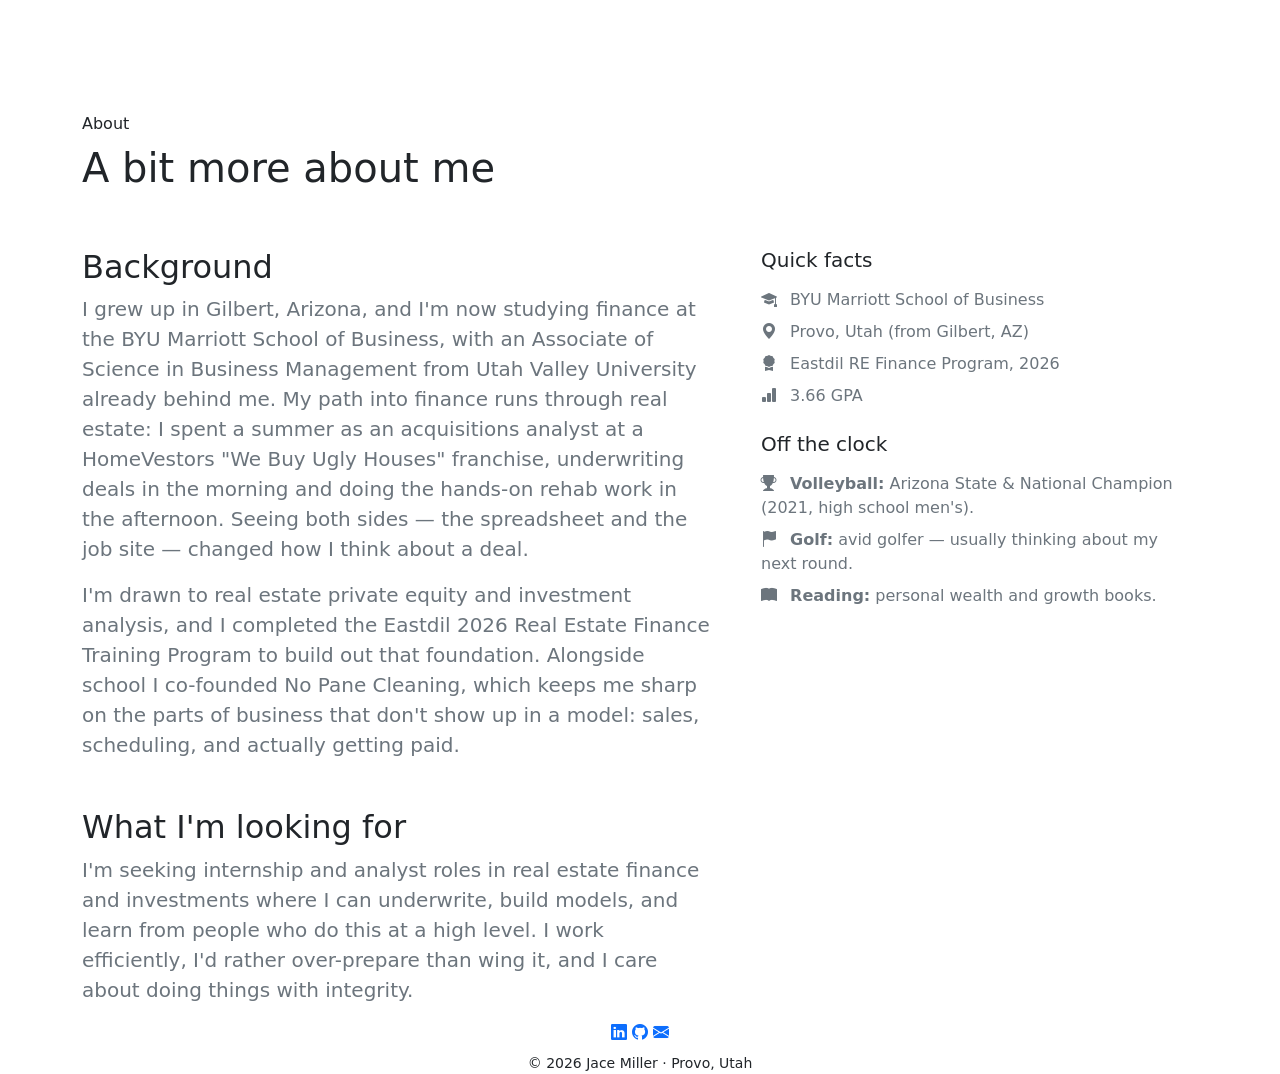
==== about.html @ dab88262 "Add files via upload" ====
<!DOCTYPE html>
<html lang="en">
<head>
  <meta charset="UTF-8" />
  <meta name="viewport" content="width=device-width, initial-scale=1.0" />
  <title>About — Jace Miller</title>
  <meta name="description" content="About Jace Miller — finance student, entrepreneur, and former state and national volleyball champion." />

  <link href="https://cdn.jsdelivr.net/npm/bootstrap@5.3.3/dist/css/bootstrap.min.css" rel="stylesheet" />
  <link rel="stylesheet" href="https://cdn.jsdelivr.net/npm/bootstrap-icons@1.11.3/font/bootstrap-icons.css" />
  <link rel="preconnect" href="https://fonts.googleapis.com" />
  <link rel="preconnect" href="https://fonts.gstatic.com" crossorigin />
  <link href="https://fonts.googleapis.com/css2?family=Fraunces:opsz,wght@9..144,500;9..144,600&family=Inter:wght@400;500;600&display=swap" rel="stylesheet" />
  <link href="css/style.css" rel="stylesheet" />
</head>
<body>

  <nav class="navbar navbar-expand-lg navbar-dark sticky-top">
    <div class="container">
      <a class="navbar-brand" href="index.html">Jace Miller</a>
      <button class="navbar-toggler" type="button" data-bs-toggle="collapse" data-bs-target="#nav">
        <span class="navbar-toggler-icon"></span>
      </button>
      <div class="collapse navbar-collapse" id="nav">
        <ul class="navbar-nav ms-auto">
          <li class="nav-item"><a class="nav-link" href="index.html">Home</a></li>
          <li class="nav-item"><a class="nav-link active" href="about.html">About</a></li>
          <li class="nav-item"><a class="nav-link" href="resume.html">Résumé</a></li>
        </ul>
      </div>
    </div>
  </nav>

  <header class="hero" style="padding:3.5rem 0;">
    <div class="container">
      <p class="eyebrow mb-2" style="color:var(--brass);">About</p>
      <h1 class="mb-0">A bit more about me</h1>
    </div>
  </header>

  <section>
    <div class="container">
      <div class="row g-5">
        <div class="col-lg-7">
          <h2 class="section-title">Background</h2>
          <p class="text-secondary fs-5">
            I grew up in Gilbert, Arizona, and I'm now studying finance at the BYU Marriott
            School of Business, with an Associate of Science in Business Management from Utah
            Valley University already behind me. My path into finance runs through real estate:
            I spent a summer as an acquisitions analyst at a HomeVestors "We Buy Ugly Houses"
            franchise, underwriting deals in the morning and doing the hands-on rehab work in
            the afternoon. Seeing both sides — the spreadsheet and the job site — changed how I
            think about a deal.
          </p>
          <p class="text-secondary fs-5">
            I'm drawn to real estate private equity and investment analysis, and I completed
            the Eastdil 2026 Real Estate Finance Training Program to build out that foundation.
            Alongside school I co-founded No Pane Cleaning, which keeps me sharp on the parts of
            business that don't show up in a model: sales, scheduling, and actually getting paid.
          </p>

          <h2 class="section-title mt-5">What I'm looking for</h2>
          <p class="text-secondary fs-5">
            I'm seeking internship and analyst roles in real estate finance and investments
            where I can underwrite, build models, and learn from people who do this at a high
            level. I work efficiently, I'd rather over-prepare than wing it, and I care about
            doing things with integrity.
          </p>
        </div>

        <div class="col-lg-5">
          <div class="card-soft mb-4">
            <h4 class="h5 mb-3">Quick facts</h4>
            <ul class="list-unstyled mb-0 text-secondary">
              <li class="mb-2"><i class="bi bi-mortarboard-fill text-brass me-2"></i> BYU Marriott School of Business</li>
              <li class="mb-2"><i class="bi bi-geo-alt-fill text-brass me-2"></i> Provo, Utah (from Gilbert, AZ)</li>
              <li class="mb-2"><i class="bi bi-award-fill text-brass me-2"></i> Eastdil RE Finance Program, 2026</li>
              <li class="mb-0"><i class="bi bi-bar-chart-fill text-brass me-2"></i> 3.66 GPA</li>
            </ul>
          </div>

          <div class="card-soft">
            <h4 class="h5 mb-3">Off the clock</h4>
            <p class="text-secondary mb-2">
              <i class="bi bi-trophy-fill text-brass me-2"></i>
              <strong>Volleyball:</strong> Arizona State &amp; National Champion (2021, high school men's).
            </p>
            <p class="text-secondary mb-2">
              <i class="bi bi-flag-fill text-brass me-2"></i>
              <strong>Golf:</strong> avid golfer — usually thinking about my next round.
            </p>
            <p class="text-secondary mb-0">
              <i class="bi bi-book-fill text-brass me-2"></i>
              <strong>Reading:</strong> personal wealth and growth books.
            </p>
          </div>
        </div>
      </div>
    </div>
  </section>

  <footer class="text-center">
    <div class="container">
      <div class="mb-2">
        <a href="https://www.linkedin.com/in/jace-miller-3127393a5" target="_blank" rel="noopener" aria-label="LinkedIn"><i class="bi bi-linkedin"></i></a>
        <a href="https://github.com/jacem1303" target="_blank" rel="noopener" aria-label="GitHub"><i class="bi bi-github"></i></a>
        <a href="mailto:jacem13@byu.edu" aria-label="Email"><i class="bi bi-envelope-fill"></i></a>
      </div>
      <p class="mb-0 small">© 2026 Jace Miller · Provo, Utah</p>
    </div>
  </footer>

  <script src="https://cdn.jsdelivr.net/npm/bootstrap@5.3.3/dist/js/bootstrap.bundle.min.js"></script>
</body>
</html>
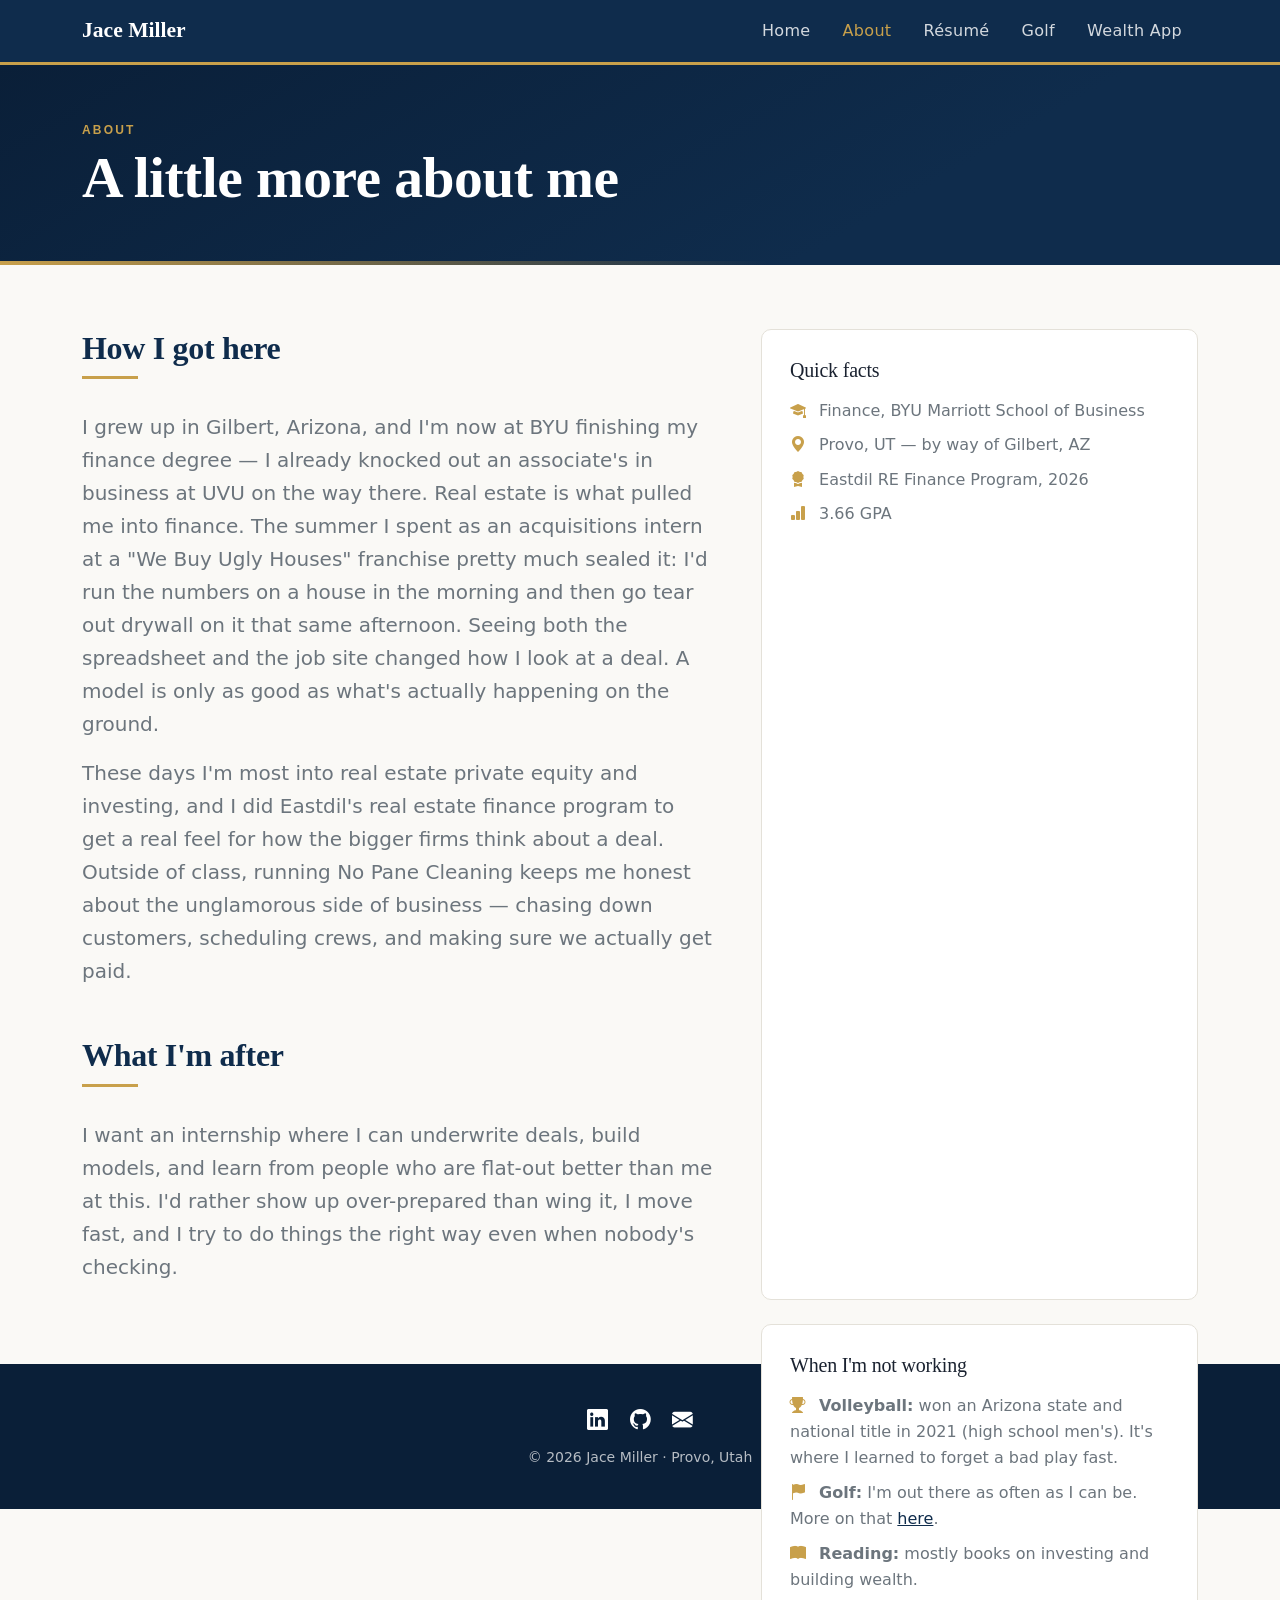
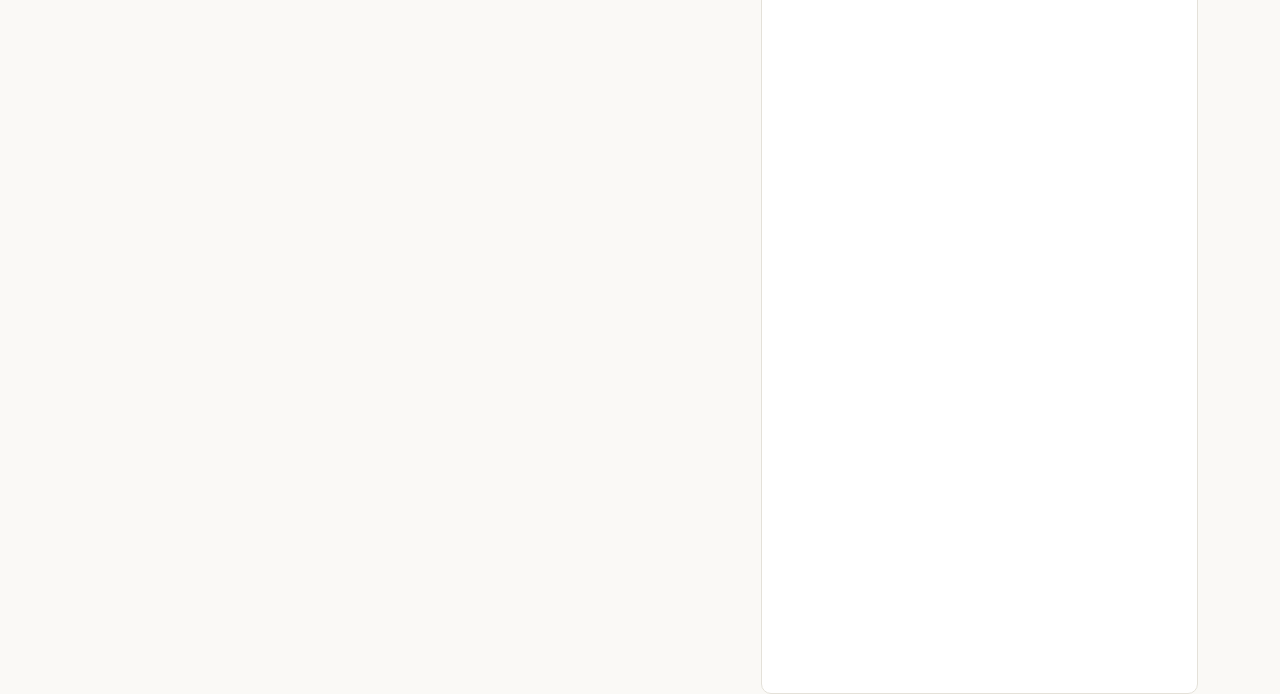
==== commit e5c0edb3: "Add files via upload" ====
--- a/about.html
+++ b/about.html
@@ -4,14 +4,14 @@
   <meta charset="UTF-8" />
   <meta name="viewport" content="width=device-width, initial-scale=1.0" />
   <title>About — Jace Miller</title>
-  <meta name="description" content="About Jace Miller — finance student, entrepreneur, and former state and national volleyball champion." />
+  <meta name="description" content="About Jace Miller — finance student, window-cleaning co-founder, and former championship volleyball player." />
 
   <link href="https://cdn.jsdelivr.net/npm/bootstrap@5.3.3/dist/css/bootstrap.min.css" rel="stylesheet" />
   <link rel="stylesheet" href="https://cdn.jsdelivr.net/npm/bootstrap-icons@1.11.3/font/bootstrap-icons.css" />
   <link rel="preconnect" href="https://fonts.googleapis.com" />
   <link rel="preconnect" href="https://fonts.gstatic.com" crossorigin />
   <link href="https://fonts.googleapis.com/css2?family=Fraunces:opsz,wght@9..144,500;9..144,600&family=Inter:wght@400;500;600&display=swap" rel="stylesheet" />
-  <link href="css/style.css" rel="stylesheet" />
+  <link href="style.css" rel="stylesheet" />
 </head>
 <body>
 
@@ -26,6 +26,8 @@
           <li class="nav-item"><a class="nav-link" href="index.html">Home</a></li>
           <li class="nav-item"><a class="nav-link active" href="about.html">About</a></li>
           <li class="nav-item"><a class="nav-link" href="resume.html">Résumé</a></li>
+          <li class="nav-item"><a class="nav-link" href="scratch.html">Golf</a></li>
+          <li class="nav-item"><a class="nav-link" href="app.html">Wealth App</a></li>
         </ul>
       </div>
     </div>
@@ -34,7 +36,7 @@
   <header class="hero" style="padding:3.5rem 0;">
     <div class="container">
       <p class="eyebrow mb-2" style="color:var(--brass);">About</p>
-      <h1 class="mb-0">A bit more about me</h1>
+      <h1 class="mb-0">A little more about me</h1>
     </div>
   </header>
 
@@ -42,29 +44,29 @@
     <div class="container">
       <div class="row g-5">
         <div class="col-lg-7">
-          <h2 class="section-title">Background</h2>
+          <h2 class="section-title">How I got here</h2>
           <p class="text-secondary fs-5">
-            I grew up in Gilbert, Arizona, and I'm now studying finance at the BYU Marriott
-            School of Business, with an Associate of Science in Business Management from Utah
-            Valley University already behind me. My path into finance runs through real estate:
-            I spent a summer as an acquisitions analyst at a HomeVestors "We Buy Ugly Houses"
-            franchise, underwriting deals in the morning and doing the hands-on rehab work in
-            the afternoon. Seeing both sides — the spreadsheet and the job site — changed how I
-            think about a deal.
+            I grew up in Gilbert, Arizona, and I'm now at BYU finishing my finance degree — I
+            already knocked out an associate's in business at UVU on the way there. Real estate
+            is what pulled me into finance. The summer I spent as an acquisitions intern at a
+            "We Buy Ugly Houses" franchise pretty much sealed it: I'd run the numbers on a house
+            in the morning and then go tear out drywall on it that same afternoon. Seeing both
+            the spreadsheet and the job site changed how I look at a deal. A model is only as
+            good as what's actually happening on the ground.
           </p>
           <p class="text-secondary fs-5">
-            I'm drawn to real estate private equity and investment analysis, and I completed
-            the Eastdil 2026 Real Estate Finance Training Program to build out that foundation.
-            Alongside school I co-founded No Pane Cleaning, which keeps me sharp on the parts of
-            business that don't show up in a model: sales, scheduling, and actually getting paid.
+            These days I'm most into real estate private equity and investing, and I did
+            Eastdil's real estate finance program to get a real feel for how the bigger firms
+            think about a deal. Outside of class, running No Pane Cleaning keeps me honest about
+            the unglamorous side of business — chasing down customers, scheduling crews, and
+            making sure we actually get paid.
           </p>
 
-          <h2 class="section-title mt-5">What I'm looking for</h2>
+          <h2 class="section-title mt-5">What I'm after</h2>
           <p class="text-secondary fs-5">
-            I'm seeking internship and analyst roles in real estate finance and investments
-            where I can underwrite, build models, and learn from people who do this at a high
-            level. I work efficiently, I'd rather over-prepare than wing it, and I care about
-            doing things with integrity.
+            I want an internship where I can underwrite deals, build models, and learn from
+            people who are flat-out better than me at this. I'd rather show up over-prepared than
+            wing it, I move fast, and I try to do things the right way even when nobody's checking.
           </p>
         </div>
 
@@ -72,26 +74,26 @@
           <div class="card-soft mb-4">
             <h4 class="h5 mb-3">Quick facts</h4>
             <ul class="list-unstyled mb-0 text-secondary">
-              <li class="mb-2"><i class="bi bi-mortarboard-fill text-brass me-2"></i> BYU Marriott School of Business</li>
-              <li class="mb-2"><i class="bi bi-geo-alt-fill text-brass me-2"></i> Provo, Utah (from Gilbert, AZ)</li>
+              <li class="mb-2"><i class="bi bi-mortarboard-fill text-brass me-2"></i> Finance, BYU Marriott School of Business</li>
+              <li class="mb-2"><i class="bi bi-geo-alt-fill text-brass me-2"></i> Provo, UT — by way of Gilbert, AZ</li>
               <li class="mb-2"><i class="bi bi-award-fill text-brass me-2"></i> Eastdil RE Finance Program, 2026</li>
               <li class="mb-0"><i class="bi bi-bar-chart-fill text-brass me-2"></i> 3.66 GPA</li>
             </ul>
           </div>
 
           <div class="card-soft">
-            <h4 class="h5 mb-3">Off the clock</h4>
+            <h4 class="h5 mb-3">When I'm not working</h4>
             <p class="text-secondary mb-2">
               <i class="bi bi-trophy-fill text-brass me-2"></i>
-              <strong>Volleyball:</strong> Arizona State &amp; National Champion (2021, high school men's).
+              <strong>Volleyball:</strong> won an Arizona state and national title in 2021 (high school men's). It's where I learned to forget a bad play fast.
             </p>
             <p class="text-secondary mb-2">
               <i class="bi bi-flag-fill text-brass me-2"></i>
-              <strong>Golf:</strong> avid golfer — usually thinking about my next round.
+              <strong>Golf:</strong> I'm out there as often as I can be. More on that <a href="scratch.html">here</a>.
             </p>
             <p class="text-secondary mb-0">
               <i class="bi bi-book-fill text-brass me-2"></i>
-              <strong>Reading:</strong> personal wealth and growth books.
+              <strong>Reading:</strong> mostly books on investing and building wealth.
             </p>
           </div>
         </div>
--- a/style.css
+++ b/style.css
@@ -0,0 +1,208 @@
+/* ============================================================
+   Jace Miller — Professional site styles
+   Layered on top of Bootstrap 5 to give the site a finance/
+   real-estate identity (slate navy + brass) instead of the
+   default Bootstrap look.
+   ============================================================ */
+
+:root {
+  --navy:        #0F2C4C;
+  --navy-deep:   #0A1F38;
+  --brass:       #C8A04B;
+  --brass-dark:  #A8843A;
+  --paper:       #FAF9F6;
+  --ink:         #1A2230;
+  --slate:       #5C6B7A;
+  --line:        #E4E1D9;
+}
+
+/* ---------- Base ---------- */
+body {
+  font-family: 'Inter', system-ui, -apple-system, sans-serif;
+  color: var(--ink);
+  background-color: var(--paper);
+  line-height: 1.65;
+}
+
+h1, h2, h3, h4, h5, .display-face {
+  font-family: 'Fraunces', Georgia, serif;
+  font-weight: 600;
+  letter-spacing: -0.01em;
+  color: var(--navy);
+}
+
+a { color: var(--navy); }
+a:hover { color: var(--brass-dark); }
+
+.text-brass { color: var(--brass) !important; }
+.bg-navy { background-color: var(--navy) !important; }
+
+/* small uppercase label used as section eyebrows */
+.eyebrow {
+  font-family: 'Inter', sans-serif;
+  text-transform: uppercase;
+  letter-spacing: 0.18em;
+  font-size: 0.75rem;
+  font-weight: 600;
+  color: var(--brass-dark);
+}
+
+/* ---------- Navbar ---------- */
+.navbar {
+  background-color: var(--navy) !important;
+  border-bottom: 3px solid var(--brass);
+}
+.navbar .navbar-brand {
+  font-family: 'Fraunces', Georgia, serif;
+  font-weight: 600;
+  color: #fff !important;
+  font-size: 1.35rem;
+}
+.navbar .nav-link {
+  color: rgba(255,255,255,0.82) !important;
+  font-weight: 500;
+  letter-spacing: 0.02em;
+  padding-left: 1rem !important;
+  padding-right: 1rem !important;
+}
+.navbar .nav-link:hover,
+.navbar .nav-link.active {
+  color: var(--brass) !important;
+}
+
+/* ---------- Hero ---------- */
+.hero {
+  background: linear-gradient(150deg, var(--navy-deep) 0%, var(--navy) 70%);
+  color: #fff;
+  padding: 5rem 0 5.5rem;
+  position: relative;
+  overflow: hidden;
+}
+.hero::after {           /* subtle brass underline detail */
+  content: "";
+  position: absolute;
+  left: 0; right: 0; bottom: 0;
+  height: 4px;
+  background: linear-gradient(90deg, var(--brass) 0%, transparent 60%);
+}
+.hero h1 { color: #fff; font-size: clamp(2.4rem, 5vw, 3.6rem); line-height: 1.05; }
+.hero .lead { color: rgba(255,255,255,0.85); font-size: 1.2rem; }
+.hero-photo {
+  width: 220px; height: 220px;
+  border-radius: 50%;
+  object-fit: cover;
+  border: 4px solid var(--brass);
+  box-shadow: 0 18px 40px rgba(0,0,0,0.35);
+}
+
+/* ---------- Buttons ---------- */
+.btn-brass {
+  background-color: var(--brass);
+  border: none;
+  color: var(--navy-deep);
+  font-weight: 600;
+  letter-spacing: 0.02em;
+  padding: 0.6rem 1.4rem;
+}
+.btn-brass:hover { background-color: var(--brass-dark); color: #fff; }
+
+.btn-outline-light-brass {
+  border: 1.5px solid var(--brass);
+  color: var(--brass);
+  font-weight: 600;
+  padding: 0.6rem 1.4rem;
+}
+.btn-outline-light-brass:hover { background-color: var(--brass); color: var(--navy-deep); }
+
+/* ---------- Sections & cards ---------- */
+section { padding: 4rem 0; }
+
+.section-title {
+  position: relative;
+  margin-bottom: 2rem;
+  padding-bottom: 0.75rem;
+}
+.section-title::after {
+  content: "";
+  position: absolute;
+  left: 0; bottom: 0;
+  width: 56px; height: 3px;
+  background-color: var(--brass);
+}
+
+.card-soft {
+  background: #fff;
+  border: 1px solid var(--line);
+  border-radius: 10px;
+  padding: 1.75rem;
+  height: 100%;
+  transition: transform 0.18s ease, box-shadow 0.18s ease;
+}
+.card-soft:hover {
+  transform: translateY(-4px);
+  box-shadow: 0 14px 30px rgba(15,44,76,0.10);
+}
+.card-soft .icon-dot {
+  width: 44px; height: 44px;
+  border-radius: 50%;
+  background: rgba(200,160,75,0.15);
+  color: var(--brass-dark);
+  display: flex; align-items: center; justify-content: center;
+  font-weight: 700; font-size: 1.25rem;
+  margin-bottom: 1rem;
+}
+
+/* ---------- Résumé page ---------- */
+.resume-wrap { max-width: 880px; }
+.resume-header {
+  border-bottom: 3px solid var(--brass);
+  padding-bottom: 1.25rem;
+  margin-bottom: 1.5rem;
+}
+.resume-section-label {
+  font-family: 'Fraunces', serif;
+  color: var(--navy);
+  font-size: 1.35rem;
+  border-bottom: 1px solid var(--line);
+  padding-bottom: 0.4rem;
+  margin: 2rem 0 1rem;
+}
+.resume-entry { margin-bottom: 1.4rem; }
+.resume-entry .role { font-weight: 600; color: var(--ink); }
+.resume-entry .org  { color: var(--brass-dark); font-weight: 600; }
+.resume-entry .meta { color: var(--slate); font-size: 0.9rem; }
+.resume-entry ul { margin-top: 0.4rem; }
+.resume-entry li { margin-bottom: 0.3rem; }
+
+.skill-pill {
+  display: inline-block;
+  background: #fff;
+  border: 1px solid var(--line);
+  border-radius: 100px;
+  padding: 0.35rem 0.9rem;
+  margin: 0 0.4rem 0.6rem 0;
+  font-size: 0.9rem;
+  font-weight: 500;
+  color: var(--navy);
+}
+
+/* ---------- Footer ---------- */
+footer {
+  background-color: var(--navy-deep);
+  color: rgba(255,255,255,0.7);
+  padding: 2.5rem 0;
+}
+footer a { color: #fff; margin: 0 0.5rem; font-size: 1.3rem; }
+footer a:hover { color: var(--brass); }
+
+/* ---------- Responsive ---------- */
+@media (max-width: 767px) {
+  .hero { padding: 3.5rem 0; text-align: center; }
+  .hero-photo { width: 160px; height: 160px; margin-bottom: 1.5rem; }
+  section { padding: 3rem 0; }
+}
+
+/* accessibility: respect reduced motion */
+@media (prefers-reduced-motion: reduce) {
+  .card-soft { transition: none; }
+}
